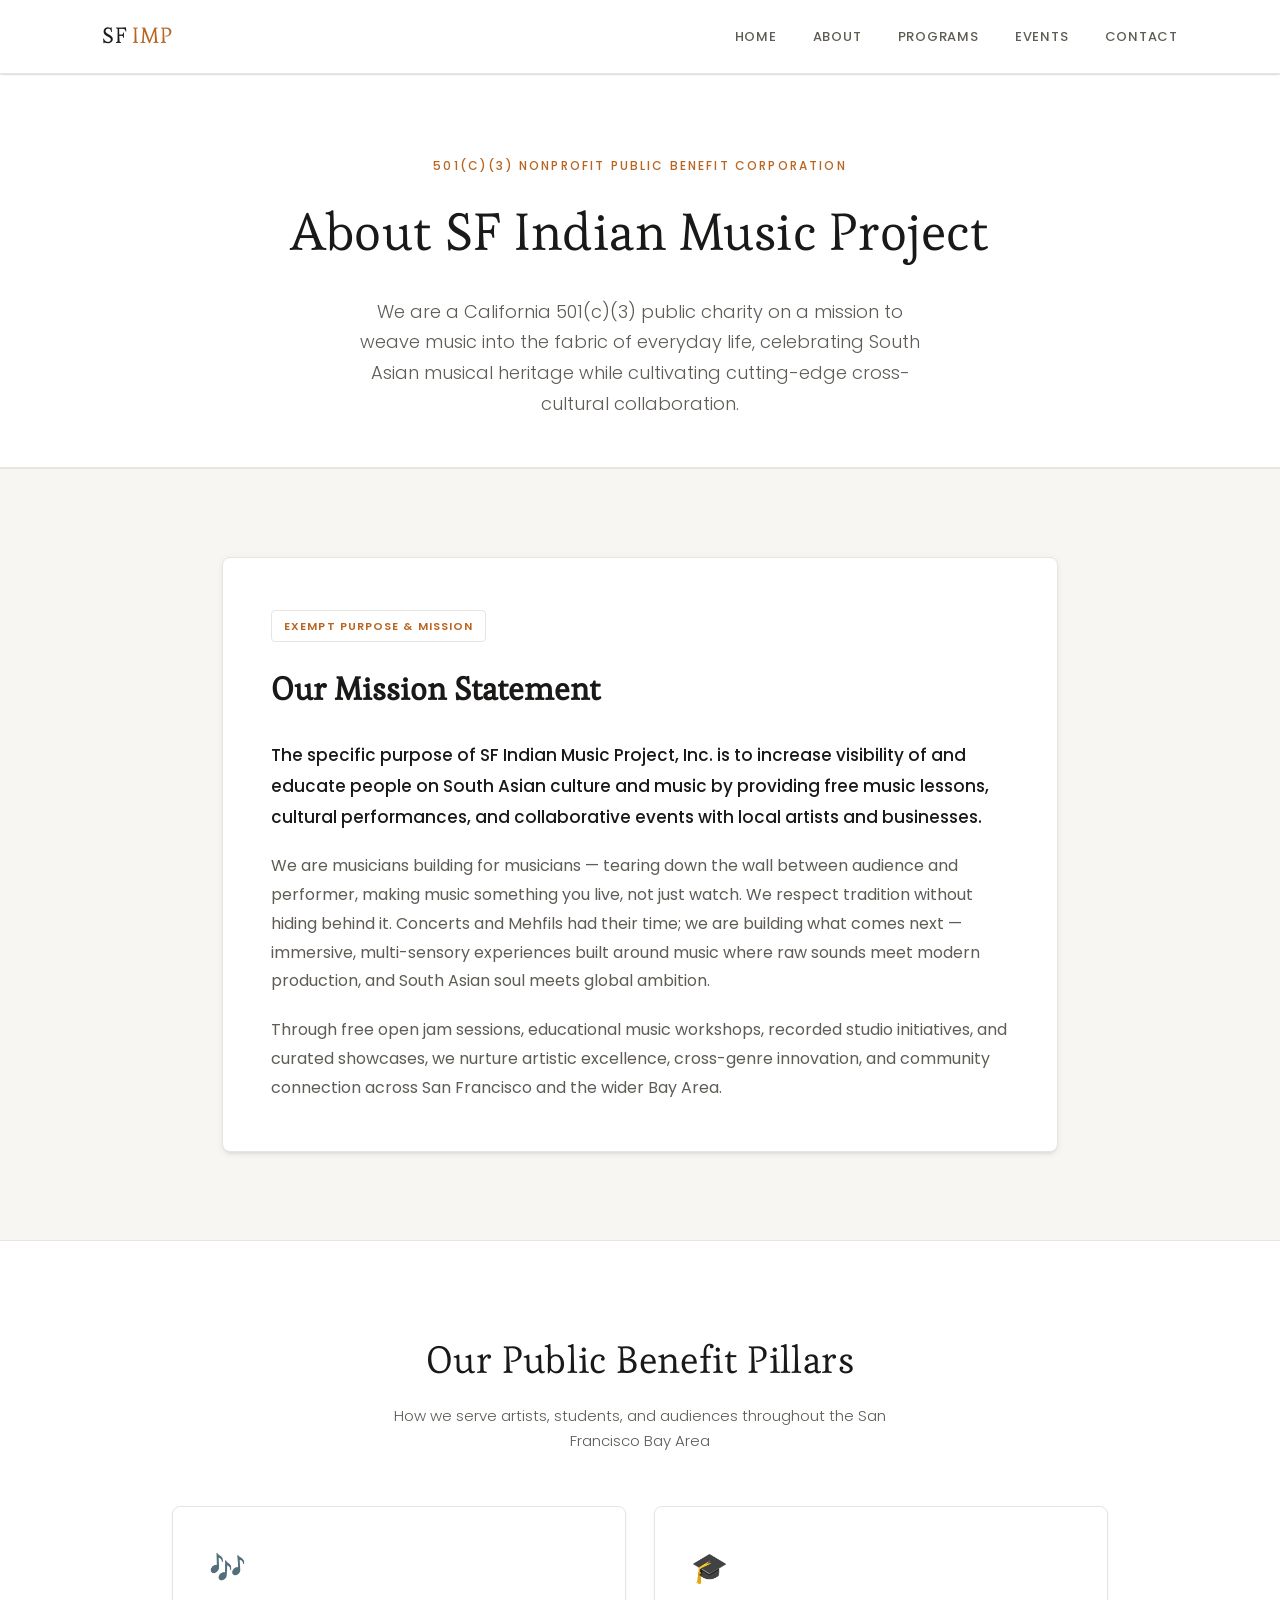
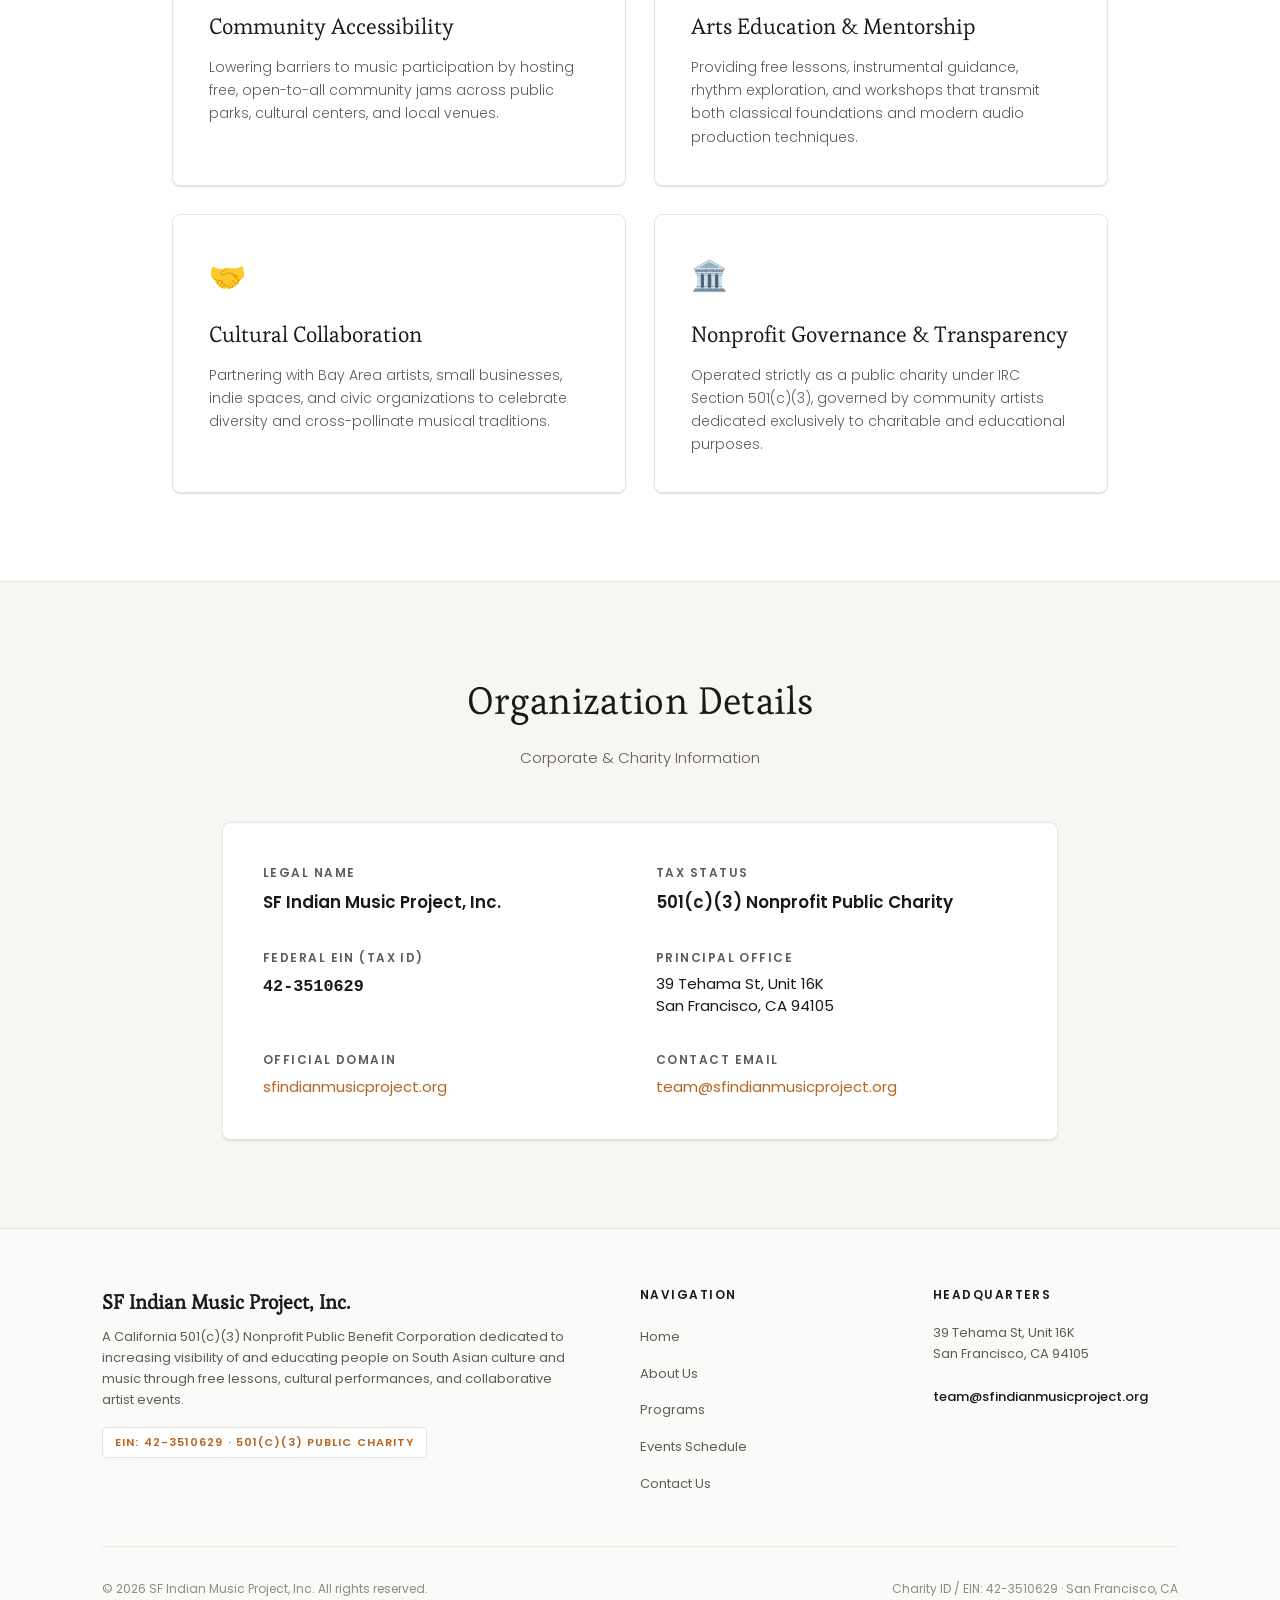
==== about.html @ b46de9fb "Add full multi-page structure (about, programs, contact), EIN, address, and mission for Google Nonpr" ====
<!DOCTYPE html>
<html lang="en">
<head>
    <meta charset="UTF-8">
    <meta name="viewport" content="width=device-width, initial-scale=1.0">
    <meta name="theme-color" content="#141210">
    <title>About Us — SF Indian Music Project</title>
    <link rel="icon" type="image/png" href="logo.png">
    <link rel="preconnect" href="https://fonts.googleapis.com">
    <link rel="preconnect" href="https://fonts.gstatic.com" crossorigin>
    <link href="https://fonts.googleapis.com/css2?family=Esteban&family=Poppins:ital,wght@0,300;0,400;0,500;0,600;0,700;1,300;1,400&display=swap" rel="stylesheet">
    <link rel="stylesheet" href="home2.css">
</head>
<body>
    <!-- Page Loader -->
    <div class="h2-page-loader" id="h2-page-loader">
        <img src="logo-small.png" alt="SFIMP Logo">
    </div>

    <!-- Navigation (App Bar + Responsive Drawer) -->
    <nav class="h2-nav">
        <div class="container">
            <a href="/" class="h2-nav-logo">SF<span>IMP</span></a>
            <div class="h2-nav-links" id="h2-nav-links">
                <a href="/">Home</a>
                <a href="about.html" class="active">About</a>
                <a href="programs.html">Programs</a>
                <a href="events.html">Events</a>
                <a href="contact.html">Contact</a>
            </div>
            <button class="h2-nav-toggle" id="h2-nav-toggle" aria-label="Toggle navigation menu">
                <span></span>
                <span></span>
                <span></span>
            </button>
        </div>
    </nav>
    <div class="h2-nav-backdrop" id="h2-nav-backdrop"></div>

    <!-- About Header -->
    <header class="h2-section" style="margin-top: 68px; padding-bottom: 3rem; background: #FFFFFF; border-bottom: 1px solid var(--border);">
        <div class="container" style="text-align: center; max-width: 800px;">
            <p style="font-size: 0.75rem; font-weight: 500; text-transform: uppercase; letter-spacing: 0.18em; color: var(--accent); margin-bottom: 0.75rem;">501(c)(3) Nonprofit Public Benefit Corporation</p>
            <h1 class="h2-section-title" style="font-size: 3.25rem; margin-bottom: 1.25rem;">About SF Indian Music Project</h1>
            <p class="h2-section-sub" style="font-size: 1.125rem; line-height: 1.7; margin-bottom: 0;">We are a California 501(c)(3) public charity on a mission to weave music into the fabric of everyday life, celebrating South Asian musical heritage while cultivating cutting-edge cross-cultural collaboration.</p>
        </div>
    </header>

    <!-- Mission Statement Section -->
    <section class="h2-section" style="background: var(--bg-alt);">
        <div class="container" style="max-width: 900px;">
            <div style="background: #FFFFFF; border: 1px solid var(--border); border-radius: var(--radius); padding: 3rem; box-shadow: var(--elevation-2);">
                <span class="h2-footer-legal-badge" style="margin-bottom: 1.25rem;">Exempt Purpose & Mission</span>
                <h2 style="font-family: var(--serif); font-size: 2rem; margin-bottom: 1.5rem; color: var(--text);">Our Mission Statement</h2>
                <div style="font-size: 1rem; line-height: 1.8; color: var(--text-light);">
                    <p style="margin-bottom: 1.25rem; font-size: 1.0625rem; color: var(--text); font-weight: 500;">
                        The specific purpose of SF Indian Music Project, Inc. is to increase visibility of and educate people on South Asian culture and music by providing free music lessons, cultural performances, and collaborative events with local artists and businesses.
                    </p>
                    <p style="margin-bottom: 1.25rem;">
                        We are musicians building for musicians — tearing down the wall between audience and performer, making music something you live, not just watch. We respect tradition without hiding behind it. Concerts and Mehfils had their time; we are building what comes next — immersive, multi-sensory experiences built around music where raw sounds meet modern production, and South Asian soul meets global ambition.
                    </p>
                    <p>
                        Through free open jam sessions, educational music workshops, recorded studio initiatives, and curated showcases, we nurture artistic excellence, cross-genre innovation, and community connection across San Francisco and the wider Bay Area.
                    </p>
                </div>
            </div>
        </div>
    </section>

    <!-- Core Pillars / How We Operate -->
    <section class="h2-section" style="background: #FFFFFF;">
        <div class="container" style="max-width: 1000px;">
            <h2 class="h2-section-title">Our Public Benefit Pillars</h2>
            <p class="h2-section-sub">How we serve artists, students, and audiences throughout the San Francisco Bay Area</p>
            
            <div class="h2-activities-grid">
                <div class="h2-activity-card">
                    <div class="h2-activity-icon">🎶</div>
                    <h3>Community Accessibility</h3>
                    <p>Lowering barriers to music participation by hosting free, open-to-all community jams across public parks, cultural centers, and local venues.</p>
                </div>
                <div class="h2-activity-card">
                    <div class="h2-activity-icon">🎓</div>
                    <h3>Arts Education & Mentorship</h3>
                    <p>Providing free lessons, instrumental guidance, rhythm exploration, and workshops that transmit both classical foundations and modern audio production techniques.</p>
                </div>
                <div class="h2-activity-card">
                    <div class="h2-activity-icon">🤝</div>
                    <h3>Cultural Collaboration</h3>
                    <p>Partnering with Bay Area artists, small businesses, indie spaces, and civic organizations to celebrate diversity and cross-pollinate musical traditions.</p>
                </div>
                <div class="h2-activity-card">
                    <div class="h2-activity-icon">🏛️</div>
                    <h3>Nonprofit Governance & Transparency</h3>
                    <p>Operated strictly as a public charity under IRC Section 501(c)(3), governed by community artists dedicated exclusively to charitable and educational purposes.</p>
                </div>
            </div>
        </div>
    </section>

    <!-- Organizational Details & Legal Transparency -->
    <section class="h2-section" style="background: var(--bg-alt);">
        <div class="container" style="max-width: 900px;">
            <h2 class="h2-section-title">Organization Details</h2>
            <p class="h2-section-sub">Corporate & Charity Information</p>

            <div style="background: #FFFFFF; border: 1px solid var(--border); border-radius: var(--radius); padding: 2.5rem; box-shadow: var(--elevation-1);">
                <div style="display: grid; grid-template-columns: repeat(auto-fit, minmax(280px, 1fr)); gap: 2rem;">
                    <div>
                        <div style="font-size: 0.75rem; font-weight: 600; text-transform: uppercase; letter-spacing: 0.12em; color: var(--text-light); margin-bottom: 0.25rem;">Legal Name</div>
                        <div style="font-weight: 600; font-size: 1.05rem; color: var(--text);">SF Indian Music Project, Inc.</div>
                    </div>
                    <div>
                        <div style="font-size: 0.75rem; font-weight: 600; text-transform: uppercase; letter-spacing: 0.12em; color: var(--text-light); margin-bottom: 0.25rem;">Tax Status</div>
                        <div style="font-weight: 600; font-size: 1.05rem; color: var(--text);">501(c)(3) Nonprofit Public Charity</div>
                    </div>
                    <div>
                        <div style="font-size: 0.75rem; font-weight: 600; text-transform: uppercase; letter-spacing: 0.12em; color: var(--text-light); margin-bottom: 0.25rem;">Federal EIN (Tax ID)</div>
                        <div style="font-weight: 600; font-size: 1.05rem; color: var(--text); font-family: monospace;">42-3510629</div>
                    </div>
                    <div>
                        <div style="font-size: 0.75rem; font-weight: 600; text-transform: uppercase; letter-spacing: 0.12em; color: var(--text-light); margin-bottom: 0.25rem;">Principal Office</div>
                        <div style="font-size: 0.9375rem; color: var(--text); line-height: 1.5;">39 Tehama St, Unit 16K<br>San Francisco, CA 94105</div>
                    </div>
                    <div>
                        <div style="font-size: 0.75rem; font-weight: 600; text-transform: uppercase; letter-spacing: 0.12em; color: var(--text-light); margin-bottom: 0.25rem;">Official Domain</div>
                        <div style="font-size: 0.9375rem; color: var(--text);"><a href="https://sfindianmusicproject.org" style="color:var(--accent); text-decoration:none;">sfindianmusicproject.org</a></div>
                    </div>
                    <div>
                        <div style="font-size: 0.75rem; font-weight: 600; text-transform: uppercase; letter-spacing: 0.12em; color: var(--text-light); margin-bottom: 0.25rem;">Contact Email</div>
                        <div style="font-size: 0.9375rem; color: var(--text);"><a href="mailto:team@sfindianmusicproject.org" style="color:var(--accent); text-decoration:none;">team@sfindianmusicproject.org</a></div>
                    </div>
                </div>
            </div>
        </div>
    </section>

    <!-- Footer -->
    <footer class="h2-footer">
        <div class="container">
            <div class="h2-footer-content">
                <div class="h2-footer-brand">
                    <h4>SF Indian Music Project, Inc.</h4>
                    <p>A California 501(c)(3) Nonprofit Public Benefit Corporation dedicated to increasing visibility of and educating people on South Asian culture and music through free lessons, cultural performances, and collaborative artist events.</p>
                    <span class="h2-footer-legal-badge">EIN: 42-3510629 · 501(c)(3) Public Charity</span>
                </div>
                <div class="h2-footer-col">
                    <h5>Navigation</h5>
                    <ul class="h2-footer-links">
                        <li><a href="/">Home</a></li>
                        <li><a href="about.html">About Us</a></li>
                        <li><a href="programs.html">Programs</a></li>
                        <li><a href="events.html">Events Schedule</a></li>
                        <li><a href="contact.html">Contact Us</a></li>
                    </ul>
                </div>
                <div class="h2-footer-col">
                    <h5>Headquarters</h5>
                    <div class="h2-footer-contact-info">
                        39 Tehama St, Unit 16K<br>
                        San Francisco, CA 94105<br><br>
                        <a href="mailto:team@sfindianmusicproject.org">team@sfindianmusicproject.org</a>
                    </div>
                </div>
            </div>
            <div class="h2-footer-bottom">
                <div>© 2026 SF Indian Music Project, Inc. All rights reserved.</div>
                <div>Charity ID / EIN: 42-3510629 · San Francisco, CA</div>
            </div>
        </div>
    </footer>

    <script>
    // Loader
    (function() {
        const loader = document.getElementById('h2-page-loader');
        let hidden = false;
        const hide = () => { if (hidden) return; hidden = true; loader.style.opacity = '0'; loader.style.visibility = 'hidden'; setTimeout(() => loader.remove(), 400); };
        if (document.readyState === 'interactive' || document.readyState === 'complete') setTimeout(hide, 400);
        else document.addEventListener('DOMContentLoaded', () => setTimeout(hide, 400));
        setTimeout(hide, 1200);
    })();

    // Mobile Navigation Drawer
    (function() {
        const toggleBtn = document.getElementById('h2-nav-toggle');
        const navLinks = document.getElementById('h2-nav-links');
        const backdrop = document.getElementById('h2-nav-backdrop');

        function toggleMenu() {
            const isOpen = navLinks.classList.toggle('open');
            toggleBtn.classList.toggle('open', isOpen);
            backdrop.classList.toggle('open', isOpen);
            document.body.style.overflow = isOpen ? 'hidden' : '';
        }

        function closeMenu() {
            navLinks.classList.remove('open');
            toggleBtn.classList.remove('open');
            backdrop.classList.remove('open');
            document.body.style.overflow = '';
        }

        toggleBtn?.addEventListener('click', toggleMenu);
        backdrop?.addEventListener('click', closeMenu);
    })();
    </script>
</body>
</html>
---- home2.css ----
/* home2 - Clean Minimal Style */
/* Inspired by sangeethaamsha.com aesthetic — lots of whitespace, elegant Esteban serif + Poppins sans pairing, warm palette */

@import url('https://fonts.googleapis.com/css2?family=Esteban&family=Poppins:ital,wght@0,300;0,400;0,500;0,600;0,700;1,400;1,500&display=swap');

/* ── Material UI Tokens & Elevation Shadows ── */
:root {
    --bg: #FFFFFF;
    --bg-alt: #F8F6F2;
    --bg-card: #FFFFFF;
    --bg-warm: #EFECE6;
    --text: #1A1918;
    --text-light: #5F5C56;
    --text-lighter: #8F8B83;
    --accent: #B86522;
    --accent-hover: #9E5215;
    --accent-light: rgba(184, 101, 34, 0.08);
    --accent-subtle: #D8C5B4;
    --serif: 'Esteban', Georgia, serif;
    --sans: 'Poppins', -apple-system, BlinkMacSystemFont, sans-serif;
    --border: #E8E5DF;
    --border-light: #F0EDE8;
    --radius-sm: 4px;
    --radius: 8px;
    --radius-lg: 12px;

    /* MUI Elevation Tokens (Solid physics, no blur artifacts) */
    --elevation-1: 0px 2px 1px -1px rgba(0,0,0,0.06), 0px 1px 1px 0px rgba(0,0,0,0.04), 0px 1px 3px 0px rgba(0,0,0,0.04);
    --elevation-2: 0px 3px 3px -2px rgba(0,0,0,0.06), 0px 3px 4px 0px rgba(0,0,0,0.04), 0px 1px 8px 0px rgba(0,0,0,0.04);
    --elevation-3: 0px 3px 5px -1px rgba(0,0,0,0.08), 0px 6px 10px 0px rgba(0,0,0,0.05), 0px 1px 18px 0px rgba(0,0,0,0.05);
    --elevation-4: 0px 5px 5px -3px rgba(0,0,0,0.08), 0px 8px 10px 1px rgba(0,0,0,0.05), 0px 3px 14px 2px rgba(0,0,0,0.05);
}

* { margin: 0; padding: 0; box-sizing: border-box; }

html { scroll-behavior: smooth; }

body {
    font-family: var(--sans);
    background: var(--bg);
    color: var(--text);
    line-height: 1.7;
    -webkit-font-smoothing: antialiased;
}

.container {
    max-width: 1140px;
    margin: 0 auto;
    padding: 0 2rem;
}

/* ── Navigation (Material App Bar) ── */
.h2-nav {
    position: fixed;
    top: 0;
    left: 0;
    right: 0;
    z-index: 1000;
    background: #FFFFFF;
    border-bottom: 1px solid var(--border);
    padding: 1.15rem 0;
    box-shadow: var(--elevation-1);
    transition: all 0.3s cubic-bezier(0.4, 0, 0.2, 1);
}

.h2-nav .container {
    display: flex;
    align-items: center;
    justify-content: space-between;
}

.h2-nav-logo {
    font-family: var(--serif);
    font-size: 1.35rem;
    font-weight: 400;
    color: var(--text);
    text-decoration: none;
    letter-spacing: 0.05em;
    display: flex;
    align-items: center;
    gap: 0.25rem;
}

.h2-nav-logo span {
    color: var(--accent);
    font-weight: 500;
}

.h2-nav-links {
    display: flex;
    gap: 2.25rem;
    align-items: center;
}

.h2-nav-links a {
    font-size: 0.8125rem;
    font-weight: 500;
    color: var(--text-light);
    text-decoration: none;
    letter-spacing: 0.06em;
    text-transform: uppercase;
    transition: color 0.2s cubic-bezier(0.4, 0, 0.2, 1);
}

.h2-nav-links a:hover {
    color: var(--accent);
}

/* Hamburger Toggle Button (Hidden on Desktop) */
.h2-nav-toggle {
    display: none;
    background: transparent;
    border: none;
    cursor: pointer;
    padding: 0.5rem;
    width: 40px;
    height: 40px;
    position: relative;
    z-index: 1001;
    align-items: center;
    justify-content: center;
    flex-direction: column;
    gap: 5px;
}

.h2-nav-toggle span {
    display: block;
    width: 22px;
    height: 2px;
    background: var(--text);
    border-radius: 2px;
    transition: all 0.25s cubic-bezier(0.4, 0, 0.2, 1);
}

/* Hamburger animated state */
.h2-nav-toggle.open span:nth-child(1) {
    transform: translateY(7px) rotate(45deg);
}

.h2-nav-toggle.open span:nth-child(2) {
    opacity: 0;
}

.h2-nav-toggle.open span:nth-child(3) {
    transform: translateY(-7px) rotate(-45deg);
}

.h2-nav-backdrop {
    display: none;
}

/* Mobile Nav Drawer (MUI App Bar Drawer) */
@media (max-width: 768px) {
    .h2-nav-toggle {
        display: flex;
    }

    .h2-nav-links {
        position: fixed;
        top: 65px;
        left: 0;
        right: 0;
        background: #FFFFFF;
        flex-direction: column;
        padding: 1.5rem 2rem 2.25rem;
        gap: 1.25rem;
        border-bottom: 1px solid var(--border);
        box-shadow: var(--elevation-3);
        transform: translateY(-120%);
        opacity: 0;
        pointer-events: none;
        transition: transform 0.3s cubic-bezier(0.4, 0, 0.2, 1), opacity 0.25s ease;
        z-index: 999;
    }

    .h2-nav-links.open {
        transform: translateY(0);
        opacity: 1;
        pointer-events: auto;
    }

    .h2-nav-links a {
        font-size: 0.9375rem;
        font-weight: 500;
        letter-spacing: 0.08em;
        width: 100%;
        padding: 0.6rem 0;
        border-bottom: 1px solid var(--border-light);
    }

    .h2-nav-links a:last-child {
        border-bottom: none;
    }

    .h2-nav-backdrop {
        display: block;
        position: fixed;
        inset: 0;
        background: rgba(0, 0, 0, 0.25);
        opacity: 0;
        pointer-events: none;
        transition: opacity 0.3s ease;
        z-index: 998;
    }

    .h2-nav-backdrop.open {
        opacity: 1;
        pointer-events: auto;
    }
}

/* ── Split 2-Column Hero ── */
.h2-hero {
    min-height: calc(100vh - 68px);
    margin-top: 68px;
    background: #FFFFFF;
    border-bottom: 1px solid var(--border);
    position: relative;
    display: flex;
    align-items: stretch;
}

.h2-hero-split {
    display: grid;
    grid-template-columns: 1fr 1fr;
    width: 100%;
    min-height: 100%;
    position: relative;
}

/* Left Column: Visual Showcase */
.h2-hero-visual {
    position: relative;
    background: #141210;
    overflow: hidden;
    min-height: 520px;
    border-right: 1px solid var(--border);
}

.h2-hero-bg-slider {
    position: absolute;
    inset: 0;
    z-index: 1;
}

.h2-hero-slide {
    position: absolute;
    inset: 0;
    background-size: cover;
    background-position: center;
    opacity: 0;
    transform: scale(1.03);
    transition: opacity 1.8s cubic-bezier(0.4, 0, 0.2, 1), transform 8s linear;
}

.h2-hero-slide.active {
    opacity: 1;
    transform: scale(1.08);
}

.h2-hero-visual-frame {
    position: absolute;
    inset: 0;
    z-index: 2;
    background: rgba(18, 14, 11, 0.15); /* Pure solid transparent tint, no gradients */
    pointer-events: none;
}

.h2-hero-visual-badge {
    position: absolute;
    bottom: 2rem;
    left: 2rem;
    z-index: 3;
    background: #FFFFFF;
    color: var(--text);
    padding: 0.5rem 1rem;
    border-radius: var(--radius-sm);
    font-size: 0.75rem;
    font-weight: 600;
    letter-spacing: 0.08em;
    text-transform: uppercase;
    box-shadow: var(--elevation-2);
}

/* Right Column: Editorial Typography */
.h2-hero-content {
    background: #FFFFFF;
    display: flex;
    align-items: center;
    padding: 4.5rem 4rem;
}

.h2-hero-content-inner {
    max-width: 540px;
}

.h2-hero-logo {
    max-width: 140px;
    margin-bottom: 1.5rem;
    display: block;
}

.h2-hero-tagline {
    font-size: 0.75rem;
    font-weight: 600;
    color: var(--accent);
    text-transform: uppercase;
    letter-spacing: 0.22em;
    margin-bottom: 0.85rem;
}

.h2-hero-title {
    font-family: var(--serif);
    font-size: 3.25rem;
    font-weight: 400;
    color: var(--text);
    line-height: 1.15;
    margin-bottom: 1.75rem;
    letter-spacing: -0.01em;
}

.h2-hero-title span {
    color: var(--accent);
}

.h2-hero-body {
    font-size: 0.9375rem;
    color: var(--text-light);
    line-height: 1.8;
    margin-bottom: 2.25rem;
    font-weight: 300;
}

.h2-hero-body p {
    margin-bottom: 0.85rem;
}

.h2-hero-body p.h2-hero-lead {
    font-size: 1.05rem;
    font-weight: 400;
    color: var(--text);
    line-height: 1.7;
    margin-bottom: 1.15rem;
}

.h2-hero-actions {
    display: flex;
    gap: 1rem;
    flex-wrap: wrap;
    align-items: center;
}

/* Material UI Button Best Practices */
.h2-hero-cta {
    display: inline-flex;
    align-items: center;
    justify-content: center;
    gap: 0.5rem;
    padding: 0.875rem 2.25rem;
    background: var(--accent);
    color: #FFFFFF;
    font-size: 0.8125rem;
    font-weight: 500;
    letter-spacing: 0.08em;
    text-transform: uppercase;
    text-decoration: none;
    border-radius: var(--radius-sm);
    box-shadow: var(--elevation-2);
    transition: all 0.25s cubic-bezier(0.4, 0, 0.2, 1);
}

.h2-hero-cta:hover {
    background: var(--accent-hover);
    box-shadow: var(--elevation-3);
    transform: translateY(-1px);
}

.h2-hero-cta-secondary {
    display: inline-flex;
    align-items: center;
    justify-content: center;
    gap: 0.5rem;
    padding: 0.875rem 2rem;
    background: transparent;
    color: var(--text);
    border: 1px solid var(--border);
    font-size: 0.8125rem;
    font-weight: 500;
    letter-spacing: 0.08em;
    text-transform: uppercase;
    text-decoration: none;
    border-radius: var(--radius-sm);
    transition: all 0.25s cubic-bezier(0.4, 0, 0.2, 1);
}

.h2-hero-cta-secondary:hover {
    border-color: var(--text);
    background: var(--bg-alt);
}

/* ── Mobile View Intelligence ── */
@media (max-width: 960px) {
    .h2-hero-split {
        grid-template-columns: 1fr;
    }

    /* Text on top */
    .h2-hero-content {
        order: 1;
        padding: 3.5rem 1.75rem 2.5rem;
    }

    /* Images appear below the text section */
    .h2-hero-visual {
        order: 2;
        height: 420px;
        min-height: 420px;
        border-right: none;
        border-top: 1px solid var(--border);
        border-bottom: 1px solid var(--border);
    }

    .h2-hero-visual-badge {
        bottom: 1.25rem;
        left: 1.25rem;
        font-size: 0.6875rem;
    }

    .h2-hero-title {
        font-size: 2.5rem;
    }
}

@media (max-width: 600px) {
    .h2-hero-content {
        padding: 2.5rem 1.25rem 2rem;
    }

    .h2-hero-visual {
        height: 320px;
        min-height: 320px;
    }

    .h2-hero-title {
        font-size: 2.15rem;
    }

    .h2-hero-actions {
        flex-direction: column;
        width: 100%;
    }

    .h2-hero-cta, .h2-hero-cta-secondary {
        width: 100%;
        text-align: center;
    }
}

/* ── Section Headers ── */
.h2-section {
    padding: 5.5rem 0;
}

.h2-section + .h2-section {
    border-top: 1px solid var(--border);
}

.h2-section-title {
    font-family: var(--serif);
    font-size: 2.35rem;
    font-weight: 400;
    text-align: center;
    margin-bottom: 0.65rem;
    letter-spacing: 0.01em;
    color: var(--text);
}

.h2-section-sub {
    text-align: center;
    font-size: 0.9375rem;
    color: var(--text-light);
    margin-bottom: 3.25rem;
    max-width: 560px;
    margin-left: auto;
    margin-right: auto;
    font-weight: 300;
}

/* ── Stats ── */
.h2-stats {
    display: flex;
    justify-content: center;
    gap: 4rem;
    flex-wrap: wrap;
    padding: 2rem 0;
}

.h2-stat {
    text-align: center;
}

.h2-stat-number {
    font-family: var(--serif);
    font-size: 3rem;
    font-weight: 400;
    color: var(--text);
    line-height: 1;
    margin-bottom: 0.35rem;
}

.h2-stat-label {
    font-size: 0.75rem;
    font-weight: 500;
    text-transform: uppercase;
    letter-spacing: 0.14em;
    color: var(--text-light);
}

@media (max-width: 768px) {
    .h2-stats { gap: 2.5rem; }
    .h2-stat-number { font-size: 2.25rem; }
}

/* ── Events ── */
.h2-events-bg { background: var(--bg); }

.h2-event-card {
    display: flex;
    gap: 1.5rem;
    padding: 1.5rem;
    border: 1px solid var(--border);
    border-radius: var(--radius);
    margin-bottom: 1rem;
    transition: all 0.25s cubic-bezier(0.4, 0, 0.2, 1);
    text-decoration: none;
    color: inherit;
    background: var(--bg-card);
    box-shadow: var(--elevation-1);
}

.h2-event-card:hover {
    border-color: var(--accent);
    box-shadow: var(--elevation-3);
    transform: translateY(-2px);
}

.h2-event-card.next {
    border-color: var(--accent);
    background: var(--bg-alt);
}

.h2-event-card.past {
    opacity: 0.55;
    box-shadow: none;
}

.h2-event-date-box {
    flex-shrink: 0;
    width: 64px;
    text-align: center;
    padding: 0.75rem 0.25rem;
    background: var(--bg-alt);
    border-radius: var(--radius-sm);
    border: 1px solid var(--border);
}

.h2-event-day {
    font-family: var(--serif);
    font-size: 1.65rem;
    font-weight: 400;
    line-height: 1;
    color: var(--text);
}

.h2-event-month {
    font-size: 0.6875rem;
    font-weight: 500;
    text-transform: uppercase;
    letter-spacing: 0.08em;
    color: var(--text-light);
    margin-top: 0.25rem;
}

.h2-event-body {
    flex: 1;
    min-width: 0;
}

.h2-event-name {
    font-weight: 600;
    font-size: 1rem;
    margin-bottom: 0.35rem;
    color: var(--text);
}

.h2-event-meta {
    font-size: 0.8125rem;
    color: var(--text-light);
    line-height: 1.55;
}

.h2-event-badge {
    display: inline-block;
    font-size: 0.625rem;
    font-weight: 600;
    text-transform: uppercase;
    letter-spacing: 0.08em;
    padding: 0.25rem 0.6rem;
    border-radius: var(--radius-sm);
    margin-bottom: 0.5rem;
}

.h2-event-badge.next {
    background: var(--accent);
    color: #FFFFFF;
}

.h2-event-badge.past {
    background: var(--border);
    color: var(--text-light);
}

.h2-event-badge.type {
    background: var(--bg-alt);
    color: var(--accent);
    border: 1px solid var(--border);
}

.h2-event-actions {
    display: flex;
    gap: 0.65rem;
    margin-top: 0.75rem;
    flex-wrap: wrap;
}

.h2-event-rsvp {
    display: inline-flex;
    align-items: center;
    gap: 0.375rem;
    padding: 0.45rem 1rem;
    background: var(--accent);
    color: #FFFFFF;
    font-size: 0.75rem;
    font-weight: 500;
    letter-spacing: 0.04em;
    border-radius: var(--radius-sm);
    text-decoration: none;
    box-shadow: var(--elevation-1);
    transition: all 0.2s cubic-bezier(0.4, 0, 0.2, 1);
}

.h2-event-rsvp:hover {
    background: var(--accent-hover);
    box-shadow: var(--elevation-2);
    transform: translateY(-1px);
    color: #FFFFFF;
}

.h2-event-link {
    display: inline-flex;
    align-items: center;
    gap: 0.375rem;
    padding: 0.45rem 1rem;
    background: transparent;
    border: 1px solid var(--border);
    color: var(--text);
    font-size: 0.75rem;
    font-weight: 500;
    border-radius: var(--radius-sm);
    text-decoration: none;
    transition: all 0.2s cubic-bezier(0.4, 0, 0.2, 1);
}

.h2-event-link:hover {
    border-color: var(--text);
    background: var(--bg-alt);
}

.h2-event-free {
    display: inline-flex;
    align-items: center;
    gap: 0.25rem;
    font-size: 0.75rem;
    font-weight: 600;
    color: var(--accent);
}

/* ── Filters ── */
.h2-filters {
    display: flex;
    flex-wrap: wrap;
    justify-content: center;
    gap: 0.65rem;
    margin-bottom: 2.25rem;
}

.h2-filter-btn {
    padding: 0.45rem 1.15rem;
    border: 1px solid var(--border);
    background: #FFFFFF;
    border-radius: 100px;
    font-size: 0.75rem;
    font-weight: 500;
    color: var(--text-light);
    cursor: pointer;
    box-shadow: var(--elevation-1);
    transition: all 0.2s cubic-bezier(0.4, 0, 0.2, 1);
    font-family: var(--sans);
}

.h2-filter-btn:hover {
    border-color: var(--accent);
    color: var(--accent);
}

.h2-filter-btn.active {
    background: var(--accent);
    color: #FFFFFF;
    border-color: var(--accent);
    box-shadow: var(--elevation-2);
}

.h2-filter-toggle {
    padding: 0.45rem 1.15rem;
    border: 1px solid var(--border);
    background: #FFFFFF;
    border-radius: 100px;
    font-size: 0.75rem;
    font-weight: 500;
    color: var(--text-light);
    cursor: pointer;
    box-shadow: var(--elevation-1);
    transition: all 0.2s cubic-bezier(0.4, 0, 0.2, 1);
    font-family: var(--sans);
}

.h2-filter-toggle:hover {
    border-color: var(--text);
    color: var(--text);
}

@media (max-width: 768px) {
    .h2-event-card { flex-direction: column; gap: 0.85rem; padding: 1.25rem; }
    .h2-event-date-box { width: 100%; display: flex; align-items: center; gap: 0.5rem; padding: 0.625rem 0.75rem; }
    .h2-event-day { font-size: 1.35rem; }
}

/* ── What We Do (Material UI Cards) ── */
.h2-activities-bg { background: var(--bg); }

.h2-activities-grid {
    display: grid;
    grid-template-columns: repeat(2, 1fr);
    gap: 1.75rem;
}

@media (max-width: 768px) {
    .h2-activities-grid { grid-template-columns: 1fr; }
}

.h2-activity-card {
    padding: 2.25rem;
    background: var(--bg-card);
    border: 1px solid var(--border);
    border-radius: var(--radius);
    box-shadow: var(--elevation-1);
    transition: all 0.25s cubic-bezier(0.4, 0, 0.2, 1);
}

.h2-activity-card:hover {
    border-color: var(--accent);
    box-shadow: var(--elevation-3);
    transform: translateY(-2px);
}

.h2-activity-icon {
    font-size: 1.85rem;
    margin-bottom: 1rem;
}

.h2-activity-card h3 {
    font-family: var(--serif);
    font-size: 1.35rem;
    font-weight: 400;
    color: var(--text);
    margin-bottom: 0.65rem;
}

.h2-activity-card p {
    font-size: 0.875rem;
    color: var(--text-light);
    line-height: 1.65;
    font-weight: 300;
}

/* ── Videos ── */
.h2-videos-bg { background: var(--bg-alt); }

.h2-video-grid {
    display: grid;
    grid-template-columns: repeat(2, 1fr);
    gap: 1.5rem;
}

@media (max-width: 768px) {
    .h2-video-grid { grid-template-columns: 1fr; }
}

.h2-video-card {
    border-radius: var(--radius);
    overflow: hidden;
    background: var(--bg-card);
    border: 1px solid var(--border);
    box-shadow: var(--elevation-1);
    transition: all 0.25s cubic-bezier(0.4, 0, 0.2, 1);
}

.h2-video-card:hover {
    box-shadow: var(--elevation-3);
    transform: translateY(-2px);
}

.h2-video-card iframe {
    display: block;
    width: 100%;
    aspect-ratio: 16/9;
    border: none;
}

.h2-video-info {
    padding: 1rem 1.25rem;
    background: #FFFFFF;
    border-top: 1px solid var(--border);
}

.h2-video-title {
    font-size: 0.875rem;
    font-weight: 500;
    color: var(--text);
    line-height: 1.45;
    white-space: nowrap;
    overflow: hidden;
    text-overflow: ellipsis;
}

/* ── Gallery ── */
.h2-gallery-bg { background: var(--bg); }

.h2-masonry {
    column-count: 3;
    column-gap: 1rem;
}

@media (max-width: 900px) { .h2-masonry { column-count: 2; } }
@media (max-width: 600px) { .h2-masonry { column-count: 1; } }

.h2-masonry-item {
    break-inside: avoid;
    margin-bottom: 1rem;
    border-radius: var(--radius);
    overflow: hidden;
}

.h2-masonry-item img {
    width: 100%;
    display: block;
    transition: transform 0.4s ease;
}

.h2-masonry-item:hover img {
    transform: scale(1.03);
}

.h2-gallery-toggle {
    display: block;
    margin: 2.5rem auto 0;
    padding: 0.75rem 2rem;
    background: #FFFFFF;
    border: 1px solid var(--border);
    border-radius: var(--radius-sm);
    font-family: var(--sans);
    font-size: 0.8125rem;
    font-weight: 500;
    letter-spacing: 0.06em;
    text-transform: uppercase;
    color: var(--text);
    cursor: pointer;
    box-shadow: var(--elevation-1);
    transition: all 0.25s cubic-bezier(0.4, 0, 0.2, 1);
}

.h2-gallery-toggle:hover {
    border-color: var(--accent);
    color: var(--accent);
    box-shadow: var(--elevation-2);
    transform: translateY(-1px);
}

.h2-masonry:not(.expanded) .h2-masonry-item:nth-child(n+10) {
    display: none;
}

/* ── CTA / Social (MUI Outlined Elevated Action Chips) ── */
.h2-social-links {
    display: flex;
    justify-content: center;
    gap: 1rem;
    flex-wrap: wrap;
    margin-top: 2rem;
}

.h2-social-link {
    display: inline-flex;
    align-items: center;
    gap: 0.6rem;
    padding: 0.75rem 1.75rem;
    background: #FFFFFF;
    border: 1px solid var(--border);
    border-radius: var(--radius-sm);
    font-size: 0.8125rem;
    font-weight: 500;
    letter-spacing: 0.04em;
    color: var(--text);
    text-decoration: none;
    box-shadow: var(--elevation-1);
    transition: all 0.25s cubic-bezier(0.4, 0, 0.2, 1);
}

.h2-social-link:hover {
    border-color: var(--accent);
    color: var(--accent);
    box-shadow: var(--elevation-3);
    transform: translateY(-2px);
}

.h2-social-link svg { width: 16px; height: 16px; }

/* ── Footer ── */
.h2-footer {
    padding: 3.5rem 0 2.5rem;
    background: #FAFAF9;
    border-top: 1px solid var(--border);
    color: var(--text);
}

.h2-footer-content {
    display: grid;
    grid-template-columns: 2fr 1fr 1fr;
    gap: 3rem;
    margin-bottom: 2.5rem;
    text-align: left;
}

.h2-footer-brand h4 {
    font-family: var(--serif);
    font-size: 1.25rem;
    font-weight: 600;
    margin-bottom: 0.5rem;
    color: var(--text);
}

.h2-footer-brand p {
    font-size: 0.8125rem;
    color: var(--text-light);
    line-height: 1.6;
    margin-bottom: 0.75rem;
    max-width: 480px;
}

.h2-footer-legal-badge {
    display: inline-block;
    font-size: 0.6875rem;
    font-weight: 600;
    text-transform: uppercase;
    letter-spacing: 0.1em;
    padding: 0.35rem 0.75rem;
    background: #FFFFFF;
    border: 1px solid var(--border);
    border-radius: var(--radius-sm);
    color: var(--accent);
    margin-top: 0.25rem;
}

.h2-footer-col h5 {
    font-size: 0.75rem;
    font-weight: 600;
    text-transform: uppercase;
    letter-spacing: 0.12em;
    color: var(--text);
    margin-bottom: 1rem;
}

.h2-footer-links {
    list-style: none;
    padding: 0;
    margin: 0;
}

.h2-footer-links li {
    margin-bottom: 0.6rem;
}

.h2-footer-links a {
    color: var(--text-light);
    text-decoration: none;
    font-size: 0.8125rem;
    transition: color 0.2s ease;
}

.h2-footer-links a:hover {
    color: var(--accent);
}

.h2-footer-contact-info {
    font-size: 0.8125rem;
    color: var(--text-light);
    line-height: 1.65;
}

.h2-footer-contact-info a {
    color: var(--text);
    text-decoration: none;
    font-weight: 500;
}

.h2-footer-bottom {
    padding-top: 2rem;
    border-top: 1px solid var(--border);
    display: flex;
    justify-content: space-between;
    align-items: center;
    flex-wrap: wrap;
    gap: 1rem;
    font-size: 0.75rem;
    color: var(--text-lighter);
}

@media (max-width: 768px) {
    .h2-footer-content {
        grid-template-columns: 1fr;
        gap: 2rem;
    }
    .h2-footer-bottom {
        flex-direction: column;
        text-align: center;
    }
}

/* ── No-events ── */
.h2-no-events {
    text-align: center;
    padding: 2rem;
    color: var(--text-light);
    font-size: 0.9375rem;
}

/* ── Loading ── */
#h2-page-loader {
    position: fixed;
    inset: 0;
    background: var(--bg);
    display: flex;
    justify-content: center;
    align-items: center;
    z-index: 99999;
    transition: opacity 0.4s ease, visibility 0.4s ease;
}

#h2-page-loader img {
    max-width: 120px;
    opacity: 0.8;
    animation: h2-pulse 1.5s ease-in-out infinite;
}

@keyframes h2-pulse {
    0%, 100% { opacity: 0.8; transform: scale(1); }
    50% { opacity: 0.6; transform: scale(0.95); }
}
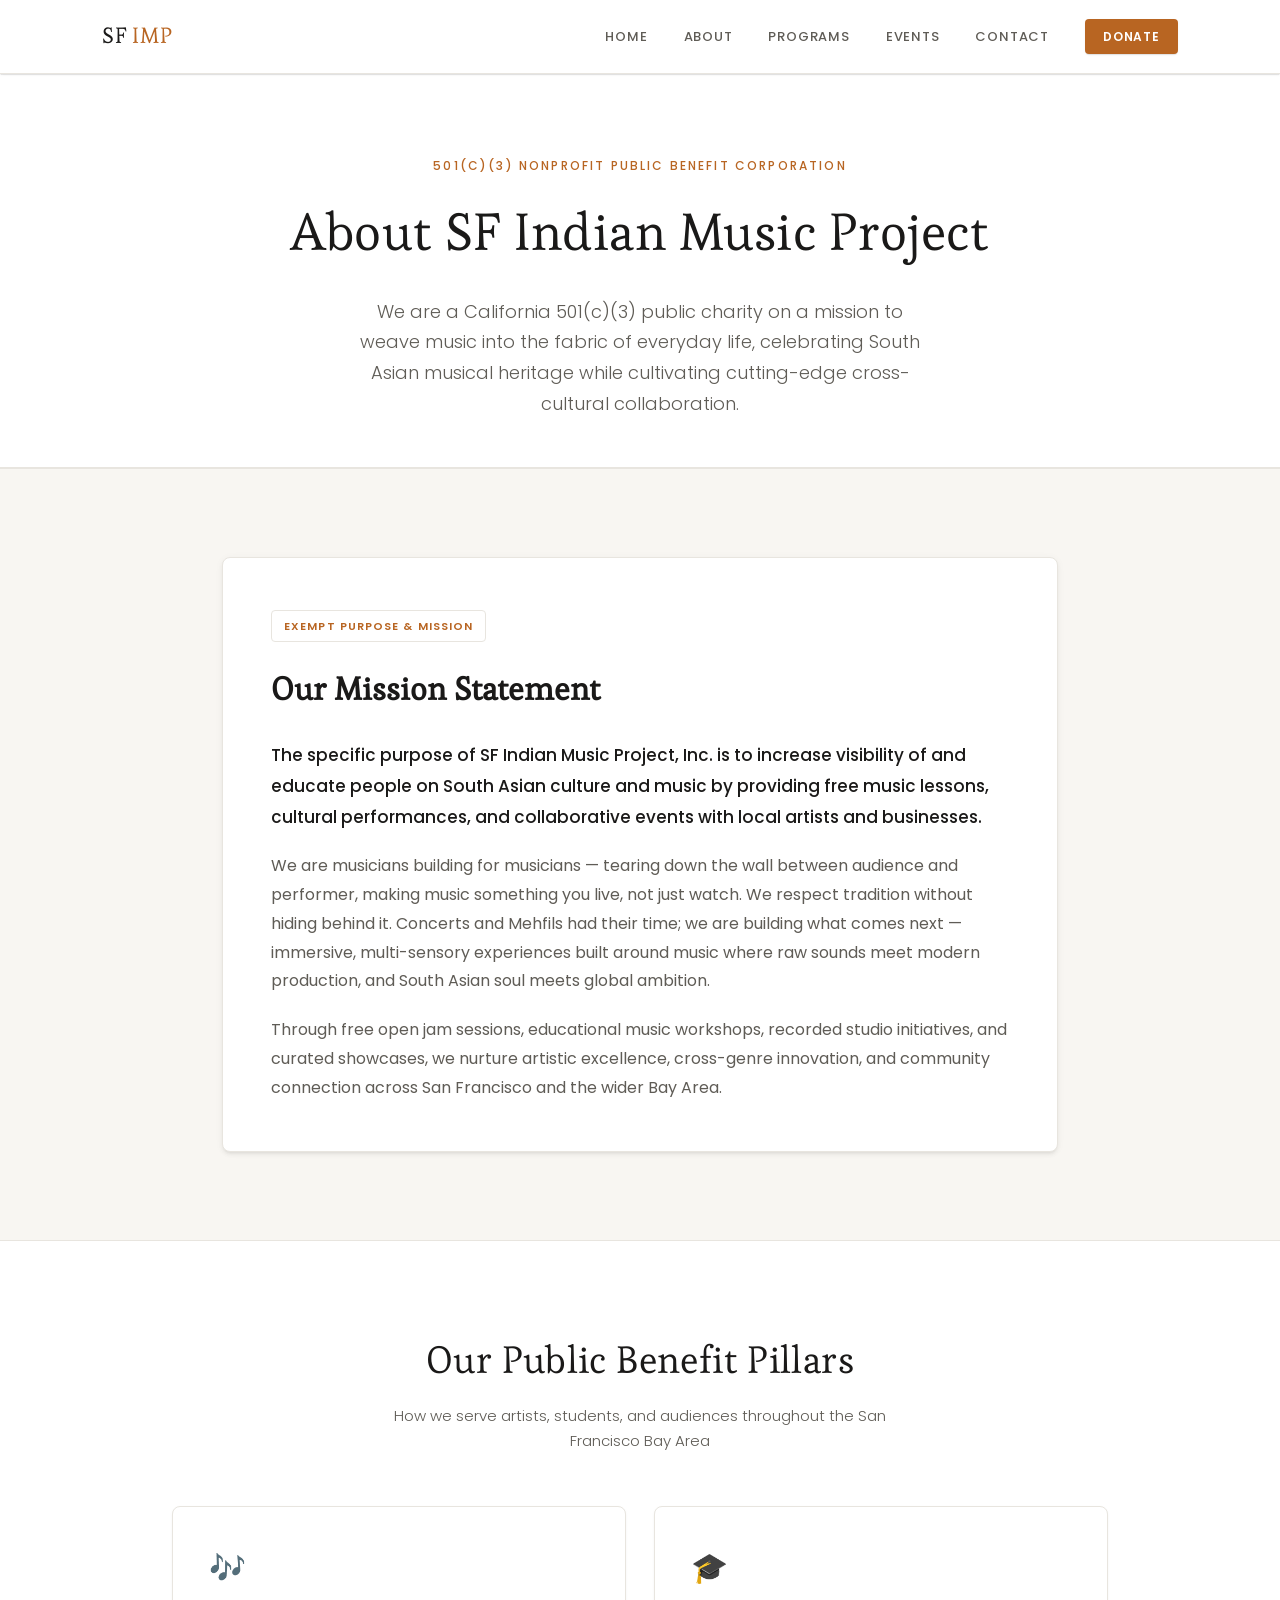
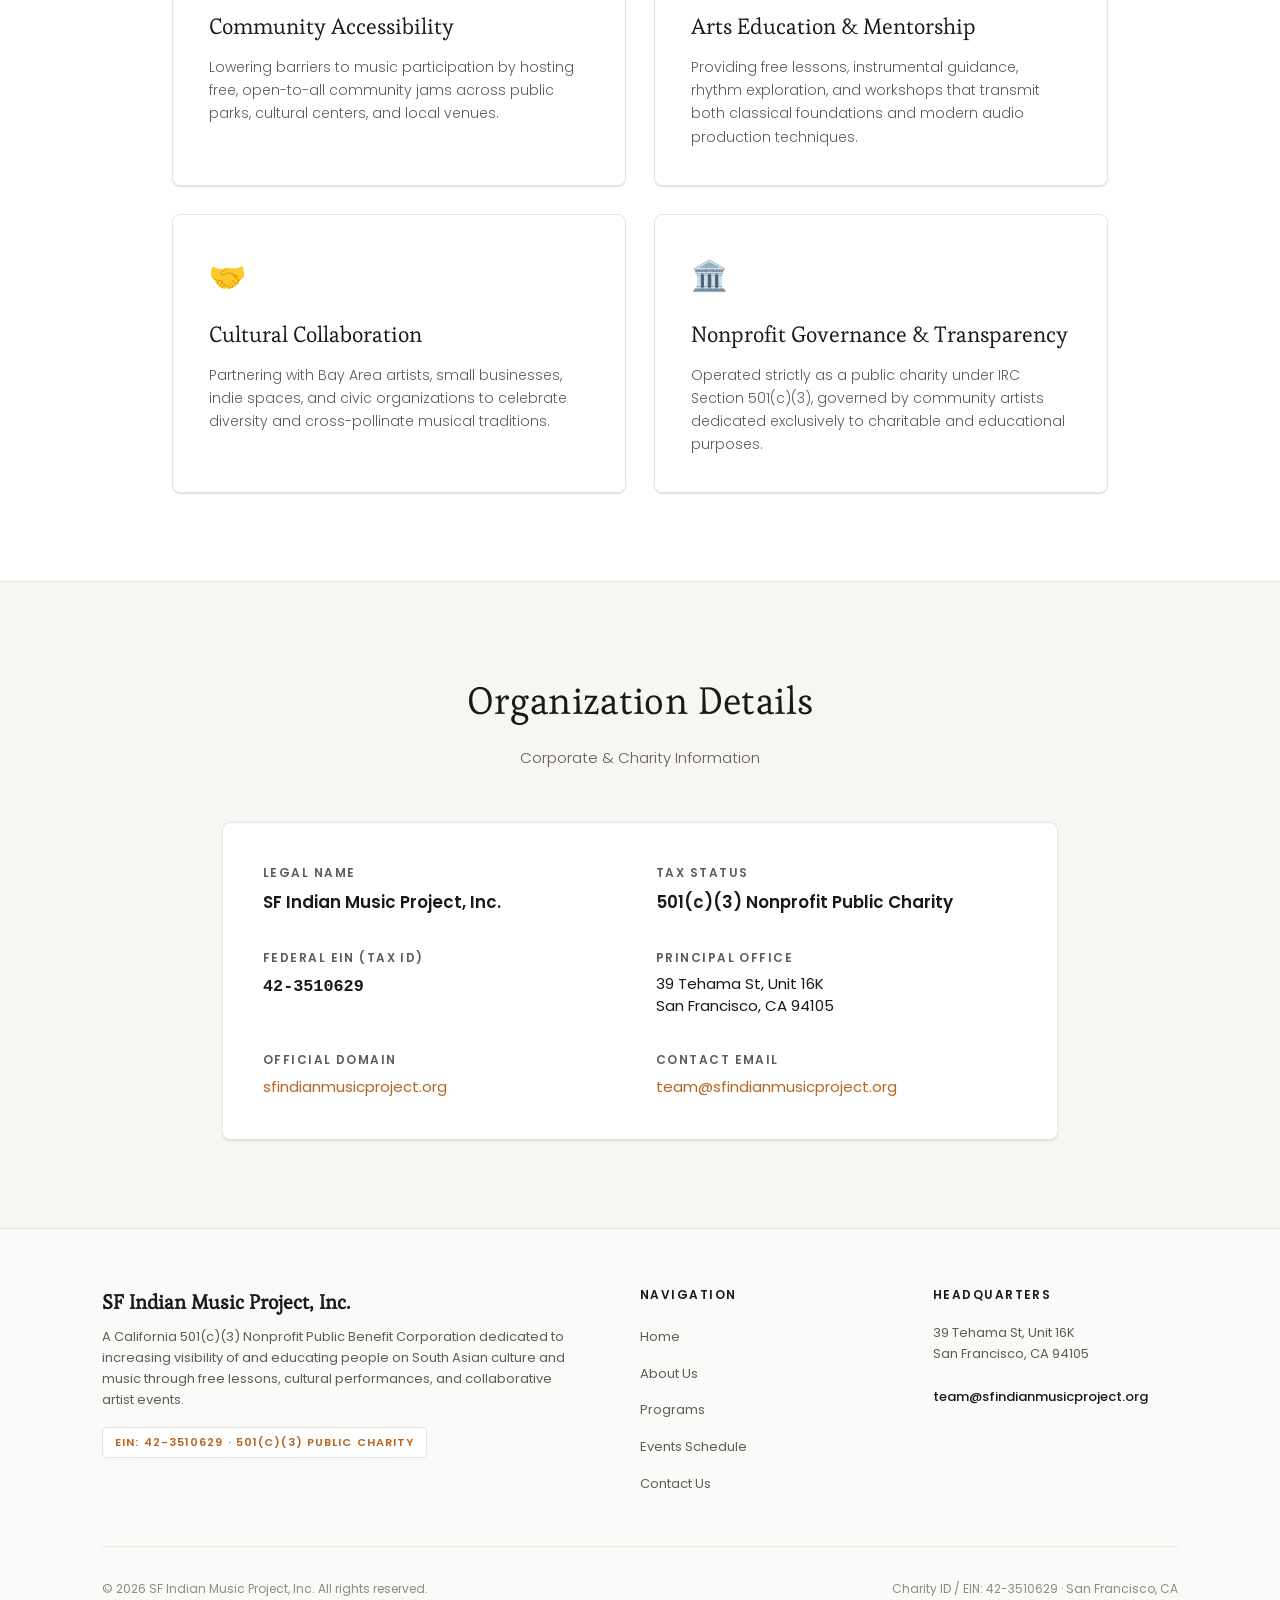
==== commit aa5f2d31: "Add PayPal & Venmo 501c3 donation section and header donate CTA" ====
--- a/about.html
+++ b/about.html
@@ -9,7 +9,7 @@
     <link rel="preconnect" href="https://fonts.googleapis.com">
     <link rel="preconnect" href="https://fonts.gstatic.com" crossorigin>
     <link href="https://fonts.googleapis.com/css2?family=Esteban&family=Poppins:ital,wght@0,300;0,400;0,500;0,600;0,700;1,300;1,400&display=swap" rel="stylesheet">
-    <link rel="stylesheet" href="home2.css">
+    <link rel="stylesheet" href="home2.css?v=20261004a">
 </head>
 <body>
     <!-- Page Loader -->
@@ -27,6 +27,7 @@
                 <a href="programs.html">Programs</a>
                 <a href="events.html">Events</a>
                 <a href="contact.html">Contact</a>
+                <a href="/#donate" class="h2-nav-donate-btn">Donate</a>
             </div>
             <button class="h2-nav-toggle" id="h2-nav-toggle" aria-label="Toggle navigation menu">
                 <span></span>
--- a/home2.css
+++ b/home2.css
@@ -1046,6 +1046,63 @@
     }
 }
 
+/* ── Donation Section (501c3 Tax-Deductible) ── */
+.h2-donate-section {
+    background: #FFFFFF;
+    border-top: 1px solid var(--border);
+}
+
+.h2-donate-card {
+    background: #FFFFFF;
+    border: 1px solid var(--border);
+    border-radius: var(--radius);
+    padding: 3rem 2.5rem;
+    box-shadow: var(--elevation-2);
+    text-align: center;
+    max-width: 680px;
+    margin: 0 auto;
+}
+
+.h2-donate-paypal-box {
+    margin: 2rem auto 1.5rem;
+    min-height: 50px;
+    display: flex;
+    justify-content: center;
+    align-items: center;
+}
+
+.h2-donate-meta {
+    font-size: 0.75rem;
+    color: var(--text-light);
+    line-height: 1.6;
+    margin-top: 1.25rem;
+    padding-top: 1.25rem;
+    border-top: 1px solid var(--border-light);
+}
+
+.h2-nav-donate-btn {
+    display: inline-flex;
+    align-items: center;
+    padding: 0.45rem 1.15rem;
+    background: var(--accent);
+    color: #FFFFFF !important;
+    border-radius: var(--radius-sm);
+    font-size: 0.75rem !important;
+    font-weight: 600 !important;
+    letter-spacing: 0.08em;
+    text-transform: uppercase;
+    text-decoration: none;
+    box-shadow: var(--elevation-1);
+    transition: all 0.2s cubic-bezier(0.4, 0, 0.2, 1);
+}
+
+.h2-nav-donate-btn:hover {
+    background: var(--accent-hover);
+    color: #FFFFFF !important;
+    box-shadow: var(--elevation-2);
+    transform: translateY(-1px);
+}
+
 /* ── No-events ── */
 .h2-no-events {
     text-align: center;
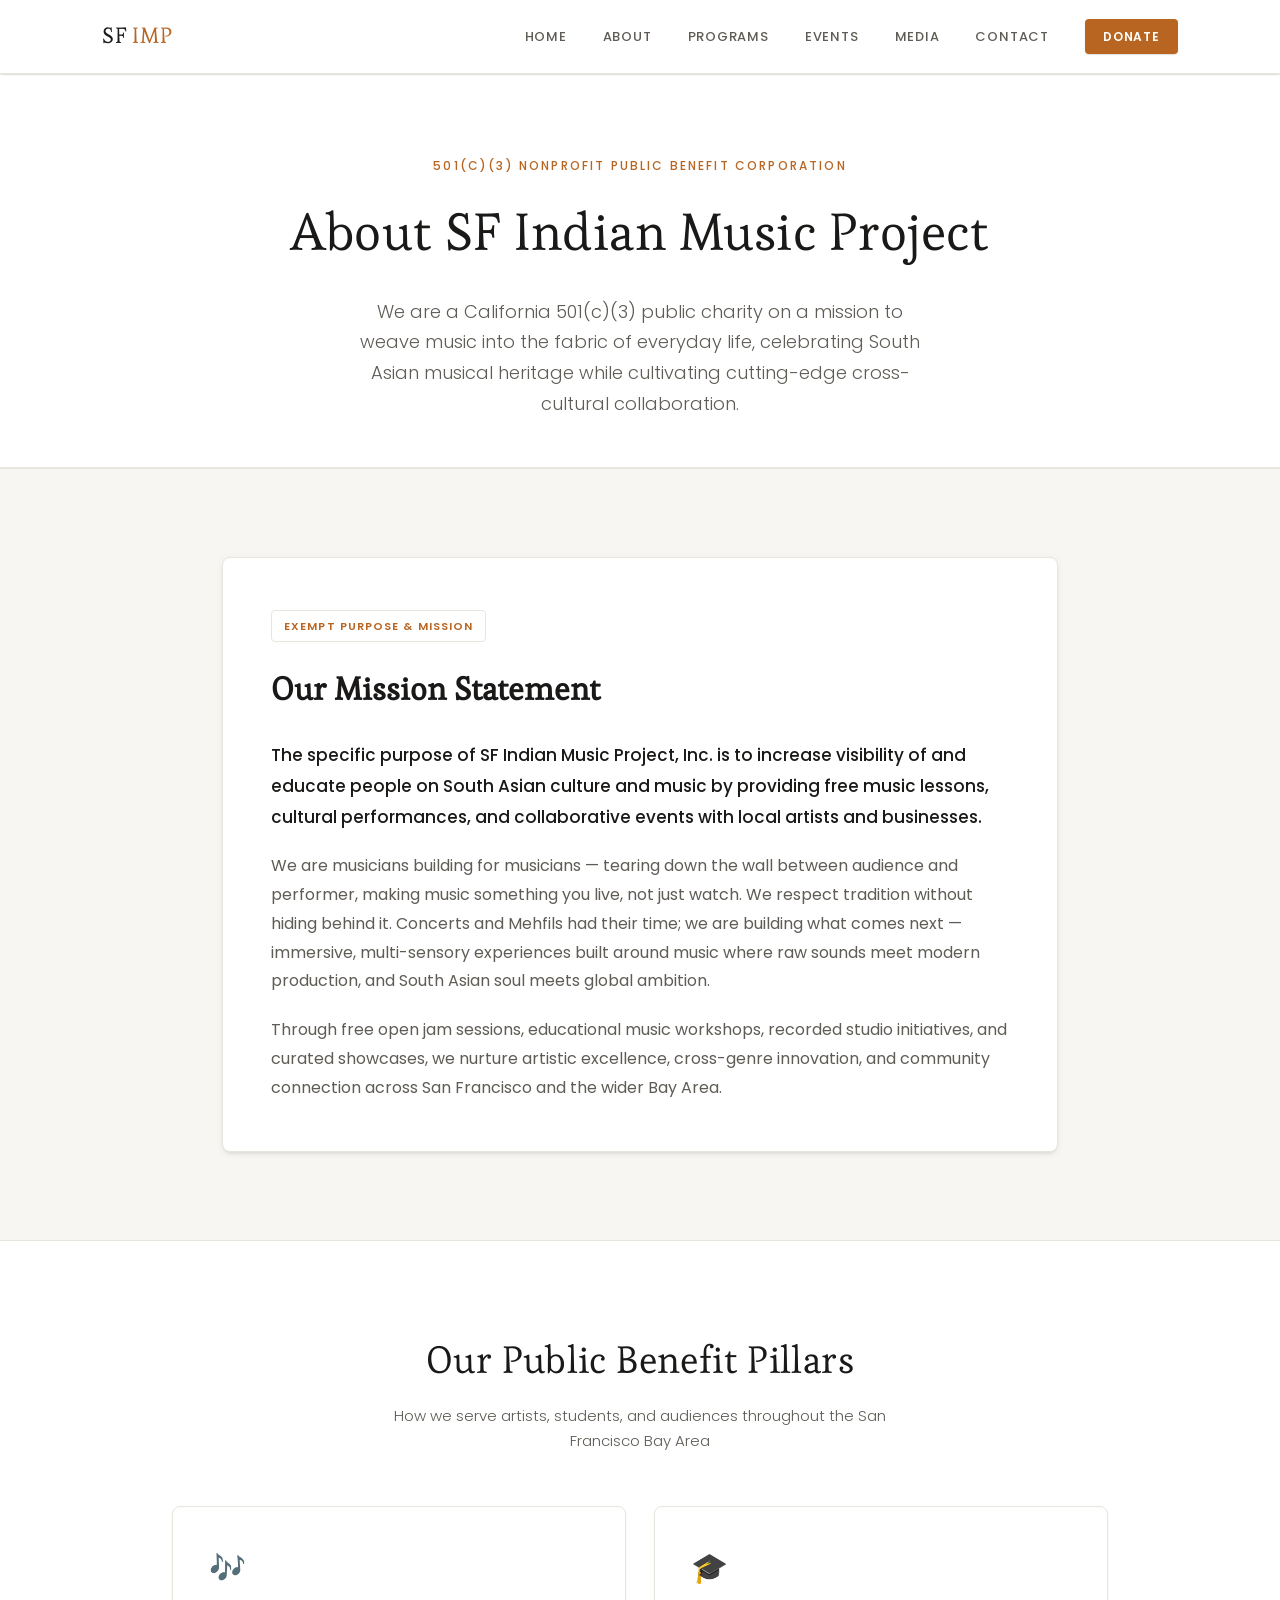
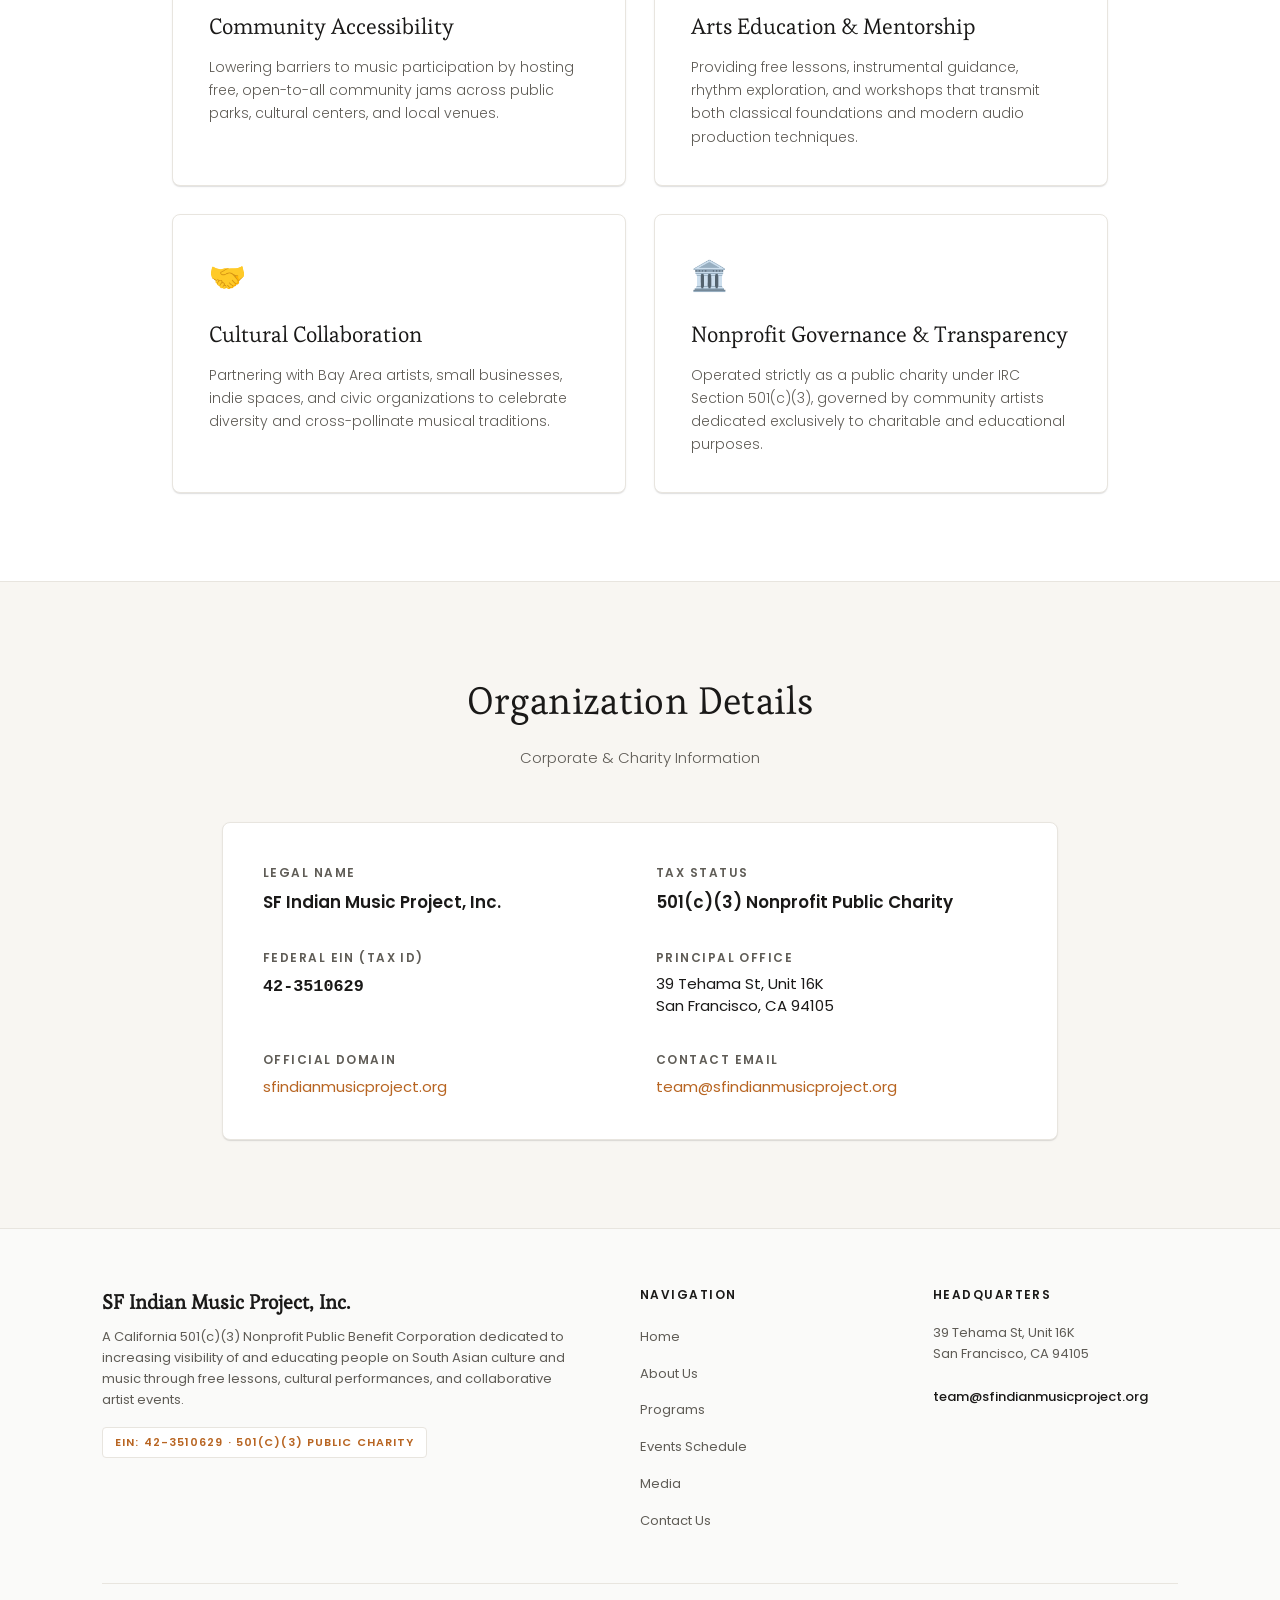
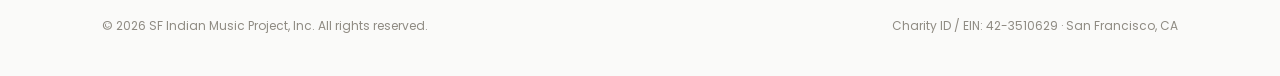
==== commit e0a09556: "Remove What We Do from home, create Media page for Videos, Shorts and Gallery" ====
--- a/about.html
+++ b/about.html
@@ -9,7 +9,7 @@
     <link rel="preconnect" href="https://fonts.googleapis.com">
     <link rel="preconnect" href="https://fonts.gstatic.com" crossorigin>
     <link href="https://fonts.googleapis.com/css2?family=Esteban&family=Poppins:ital,wght@0,300;0,400;0,500;0,600;0,700;1,300;1,400&display=swap" rel="stylesheet">
-    <link rel="stylesheet" href="home2.css?v=20261004a">
+    <link rel="stylesheet" href="home2.css?v=20261006a">
 </head>
 <body>
     <!-- Page Loader -->
@@ -26,6 +26,7 @@
                 <a href="about.html" class="active">About</a>
                 <a href="programs.html">Programs</a>
                 <a href="events.html">Events</a>
+                <a href="media.html">Media</a>
                 <a href="contact.html">Contact</a>
                 <a href="/#donate" class="h2-nav-donate-btn">Donate</a>
             </div>
@@ -152,6 +153,7 @@
                         <li><a href="about.html">About Us</a></li>
                         <li><a href="programs.html">Programs</a></li>
                         <li><a href="events.html">Events Schedule</a></li>
+                        <li><a href="media.html">Media</a></li>
                         <li><a href="contact.html">Contact Us</a></li>
                     </ul>
                 </div>
--- a/home2.css
+++ b/home2.css
@@ -843,6 +843,66 @@
     text-overflow: ellipsis;
 }
 
+/* ── YouTube Shorts ── */
+.h2-shorts-bg { background: #FFFFFF; }
+
+.h2-shorts-grid {
+    display: grid;
+    grid-template-columns: repeat(3, 1fr);
+    gap: 1.75rem;
+}
+
+@media (max-width: 900px) {
+    .h2-shorts-grid { grid-template-columns: repeat(2, 1fr); }
+}
+
+@media (max-width: 560px) {
+    .h2-shorts-grid { grid-template-columns: 1fr; }
+}
+
+.h2-short-card {
+    border-radius: var(--radius);
+    overflow: hidden;
+    background: var(--bg-card);
+    border: 1px solid var(--border);
+    box-shadow: var(--elevation-1);
+    transition: all 0.25s cubic-bezier(0.4, 0, 0.2, 1);
+    display: flex;
+    flex-direction: column;
+}
+
+.h2-short-card:hover {
+    box-shadow: var(--elevation-3);
+    border-color: var(--accent);
+    transform: translateY(-2px);
+}
+
+.h2-short-card iframe {
+    display: block;
+    width: 100%;
+    aspect-ratio: 9/16;
+    border: none;
+    background: #000000;
+}
+
+.h2-short-info {
+    padding: 1.15rem 1.25rem;
+    background: #FFFFFF;
+    border-top: 1px solid var(--border);
+    display: flex;
+    flex-direction: column;
+    gap: 0.4rem;
+    flex: 1;
+}
+
+.h2-short-caption {
+    font-size: 0.875rem;
+    font-weight: 500;
+    color: var(--text);
+    line-height: 1.5;
+    word-wrap: break-word;
+}
+
 /* ── Gallery ── */
 .h2-gallery-bg { background: var(--bg); }
 
@@ -1069,6 +1129,53 @@
     display: flex;
     justify-content: center;
     align-items: center;
+    width: 100%;
+}
+
+.h2-donate-paypal-box > div,
+#paypal-container-BTTQF93URDWAC,
+#paypal-container-BTTQF93URDWAC * {
+    max-width: 100% !important;
+    word-break: normal !important;
+    white-space: normal !important;
+    letter-spacing: normal !important;
+}
+
+#paypal-container-BTTQF93URDWAC {
+    width: 100% !important;
+    max-width: 380px !important;
+    min-width: 280px !important;
+    margin: 0 auto !important;
+    display: block !important;
+}
+
+#paypal-container-BTTQF93URDWAC iframe {
+    width: 100% !important;
+    min-width: 280px !important;
+    display: block !important;
+}
+
+.h2-donate-fallback-btn {
+    display: inline-flex;
+    align-items: center;
+    justify-content: center;
+    gap: 0.6rem;
+    padding: 0.9rem 2.25rem;
+    background: #0070BA;
+    color: #FFFFFF !important;
+    font-size: 0.9375rem;
+    font-weight: 600;
+    border-radius: var(--radius-sm);
+    text-decoration: none;
+    box-shadow: var(--elevation-1);
+    transition: all 0.2s ease;
+    margin-top: 0.5rem;
+}
+
+.h2-donate-fallback-btn:hover {
+    background: #005EA6;
+    box-shadow: var(--elevation-2);
+    transform: translateY(-1px);
 }
 
 .h2-donate-meta {
